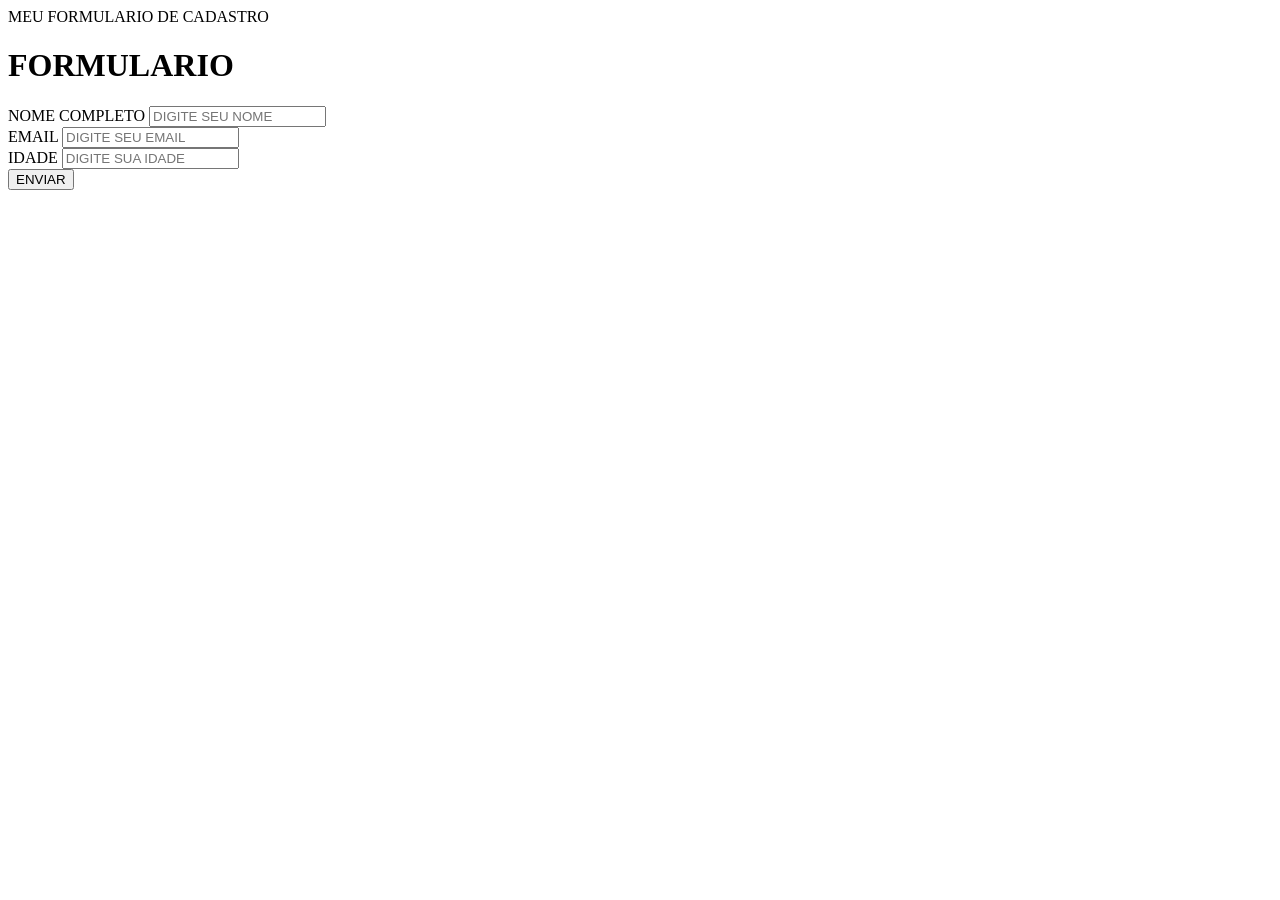
==== aula0110.html @ 42d29570 "aula 0110" ====
<html>
    <head>
        <title>Form</title>
        <link rel="stylesheet" href="AULA0110.CSS">
    </head>
    <body>
        
        <header> MEU FORMULARIO DE CADASTRO</header>


        <h1>FORMULARIO</H1>

        <form action="obrigado.html" method="get">
            <label>NOME COMPLETO</label>
            <input type="text" name="nome" required placeholder="DIGITE SEU NOME" ><br>
            <label>EMAIL</label>
            <input type="email" name="email" required placeholder="DIGITE SEU EMAIL"><br>
            <label>IDADE</label>
            <input type="number" name="idade" required placeholder="DIGITE SUA IDADE"><br>



            <button type="submit" >ENVIAR</button>
        </form>  



    </body>
</html>
---- AULA0110.CSS ----
body{
    blackground-image: url("https://st.depositphotos.com/1897095/1642/i/450/depositphotos_16421123-stock-illustration-blue-grunge-vignette.jpg");
}
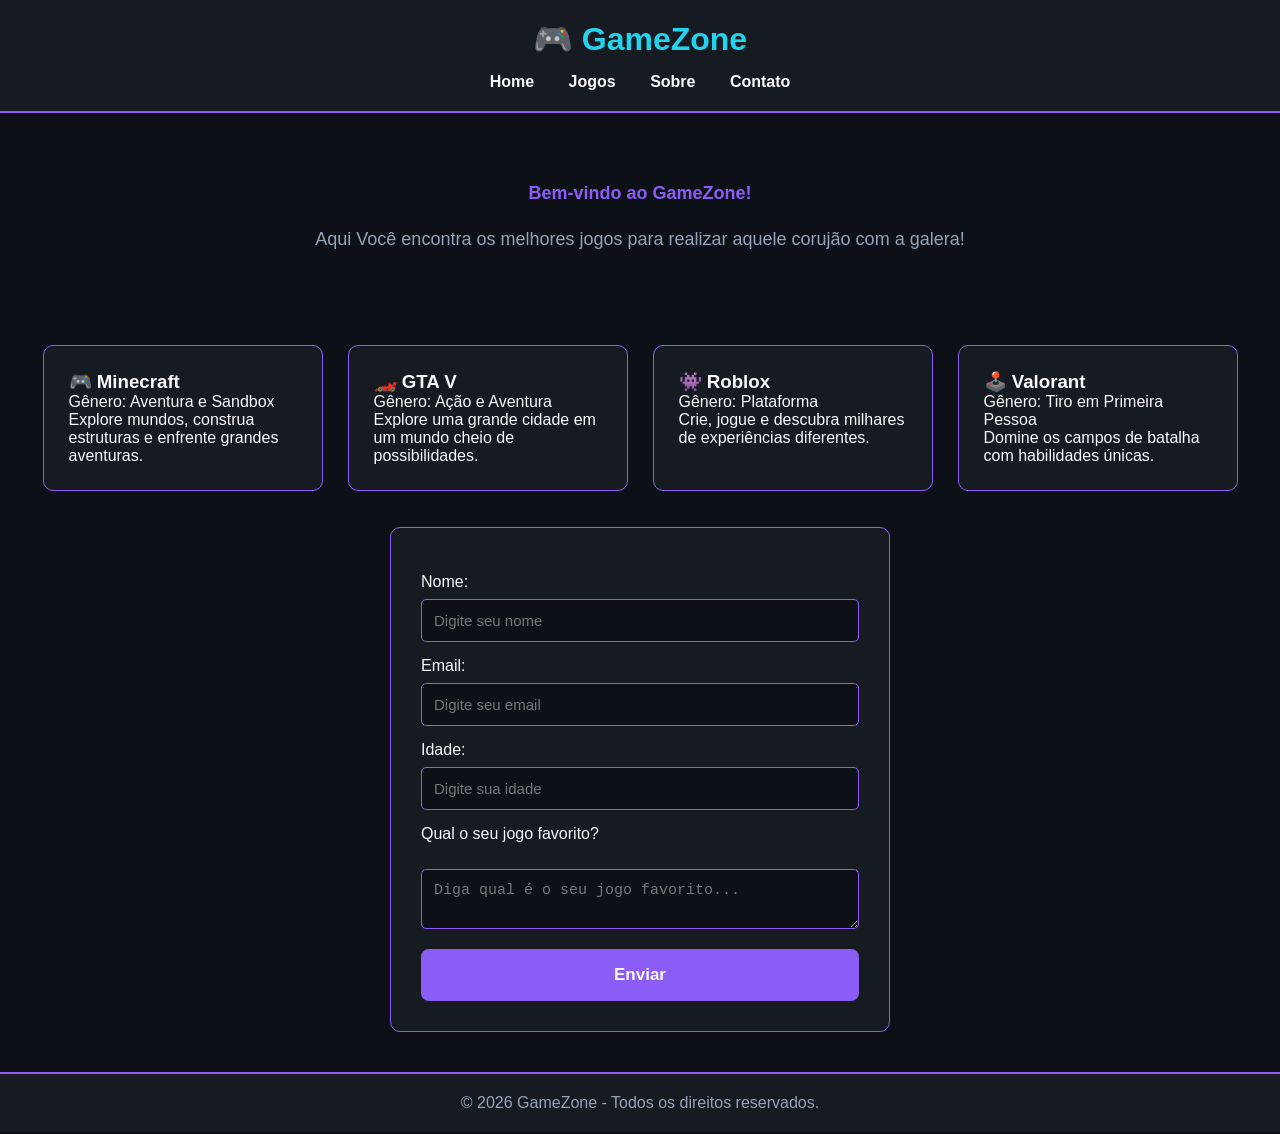
==== commit bcfb330d: "exercicio concluido" ====
--- a/aula0110.html
+++ b/aula0110.html
@@ -1,29 +1,95 @@
 <html>
     <head>
-        <title>Form</title>
+        <title>GameZone</title>
+        
         <link rel="stylesheet" href="AULA0110.CSS">
     </head>
     <body>
+    <header>
+            
+            <h1> 🎮 GameZone</h1> 
+
+            <nav>
+            
+                <a href="#">Home</a>
+                <a href="#">Jogos</a>
+                <a href="#">Sobre</a>
+                <a href="#">Contato</a>
+            </nav>
+            
+
         
-        <header> MEU FORMULARIO DE CADASTRO</header>
+        </header>
+        <main>
+
+            
+            
+            <section class="inicio">
+                <h2> Bem-vindo ao GameZone! </h2>
+                <p>Aqui Você encontra os melhores jogos para realizar aquele corujão com a galera!</p>
+            </section>
+            <div class="cards">
+
+                <article class="card">
+                    <h3>🎮 Minecraft</h3>
+                    <p>Gênero: Aventura e Sandbox</p>
+                    <p>
+                        Explore mundos, construa estruturas
+                        e enfrente grandes aventuras.
+                    </p>
+                </article>
+
+                <article class="card">
+                    <h3>🏎️ GTA V</h3>
+                    <p>Gênero: Ação e Aventura</p>
+                    <p>
+                        Explore uma grande cidade em um
+                        mundo cheio de possibilidades.
+                    </p>
+                </article>
+
+                <article class="card">
+                    <h3>👾 Roblox</h3>
+                    <p>Gênero: Plataforma</p>
+                    <p>
+                        Crie, jogue e descubra milhares
+                        de experiências diferentes.
+                    </p>
+                </article>
+        
+                <article class="card">
+                <h3>🕹️ Valorant</h3>
+                <p>Gênero: Tiro em Primeira Pessoa</p>
+                <p>
+                    Domine os campos de batalha com 
+                    habilidades únicas.
+                </p>
+                </article>
+
+            </div>
+            <br><br>
+
+            <form action="">
+                <label for="nome">Nome:</label> 
+                <input type="text" id="nome" name="nome" required placeholder="Digite seu nome">
+                <label for="email">Email:</label>
+                <input type="email" id="email" name="email" required placeholder="Digite seu email">
+                <label for="mensagem">Idade: </label>
+                <input type="number" name="mensagem" required placeholder="Digite sua idade">
+                <label>Qual o seu jogo favorito? </label><br>
+                <textarea name="comentario" placeholder="Diga qual é o seu jogo favorito..." required></textarea>
+                <button type="submit">Enviar</button>
+            </form>
 
 
-        <h1>FORMULARIO</H1>
+            
+        
+        </main>
+         <footer>
+        <p>© 2026 GameZone - Todos os direitos reservados.</p>
+         </footer>
 
-        <form action="obrigado.html" method="get">
-            <label>NOME COMPLETO</label>
-            <input type="text" name="nome" required placeholder="DIGITE SEU NOME" ><br>
-            <label>EMAIL</label>
-            <input type="email" name="email" required placeholder="DIGITE SEU EMAIL"><br>
-            <label>IDADE</label>
-            <input type="number" name="idade" required placeholder="DIGITE SUA IDADE"><br>
-
-
-
-            <button type="submit" >ENVIAR</button>
-        </form>  
-
-
+    
 
     </body>
 </html>
--- a/AULA0110.CSS
+++ b/AULA0110.CSS
@@ -1,3 +1,143 @@
+*{
+    margin: 0;
+    padding: 0;
+    box-sizing: border-box;
+}
 body{
-    blackground-image: url("https://st.depositphotos.com/1897095/1642/i/450/depositphotos_16421123-stock-illustration-blue-grunge-vignette.jpg");
-}+    background-color: #0d1117;
+    color: #F8FAFC;
+    font-family: Arial, sans-serif;
+
+}
+HEADER{
+    background-color: #161B22;
+    padding: 20px;
+    text-align: center;
+    border-bottom: 2px solid #8B5CF6;
+}
+header h1{
+    color: #22D3EE;
+    margin-bottom: 15px;
+}
+header nav a{
+    color: #F8FAFC;
+    text-decoration: none;
+    margin: 0 15px;
+    font-weight: bold;
+}
+nav a:hover{
+    color:  #22D3EE;
+}
+.inicio{
+    text-align: center;
+    padding: 70px 20px;
+}
+.inicio h2{
+    color:  #8B5CF6;
+    margin-bottom: 25px;
+    font-size: 18px;
+}
+.inicio p{
+    color: #94A3B8;
+    font-size: 18px;
+    margin-bottom: 25px;
+}
+.cards{
+    display: flex;
+    justify-content: center;
+    flex-wrap: wrap;
+    gap: 25px;
+}
+.card {
+    background-color: #161B22;
+    width: 280px;
+    padding: 25px;
+    border-radius: 10px;
+    border: 1px solid #8B5CF6;
+    text-align: left;
+}
+.h2{
+    color: #94A3B8;
+}
+.img-logo{
+width: 25%;
+float: left;
+}
+footer {
+    background-color: #161B22;
+    text-align: center;
+    padding: 20px;
+    margin-top: 40px;
+    border-top: 2px solid #8B5CF6;
+}
+
+footer p {
+    color: #94A3B8;
+}
+form {
+    background-color: #161B22;
+    max-width: 500px;
+    margin: 0 auto;
+    padding: 30px;
+    border-radius: 10px;
+    border: 1px solid #8B5CF6;
+    text-align: left;
+}
+
+form label {
+    display: block;
+    color: #F8FAFC;
+    margin-bottom: 8px;
+    margin-top: 15px;
+}
+
+form input,
+form textarea {
+    width: 100%;
+    padding: 12px;
+    border: 1px solid #8B5CF6;
+    border-radius: 5px;
+    background-color: #0D1117;
+    color: #F8FAFC;
+    font-size: 15px;
+}
+
+form input:focus,
+form textarea:focus {
+    outline: none;
+    border-color: #22D3EE;
+}
+form button {
+    width: 100%;
+    margin-top: 20px;
+    padding: 14px;
+
+    background-color: #8B5CF6;
+    color: #F8FAFC;
+
+    border: 2px solid #8B5CF6;
+    border-radius: 8px;
+
+    font-size: 17px;
+    font-weight: bold;
+
+    cursor: pointer;
+
+    transition: 0.3s;
+}
+
+form button:hover {
+    background-color: #22D3EE;
+    border-color: #22D3EE;
+    color: #0D1117;
+
+    transform: scale(1.03);
+
+    box-shadow: 0 0 15px #22D3EE;
+}
+
+form button:active {
+    transform: scale(0.98);
+}
+
+
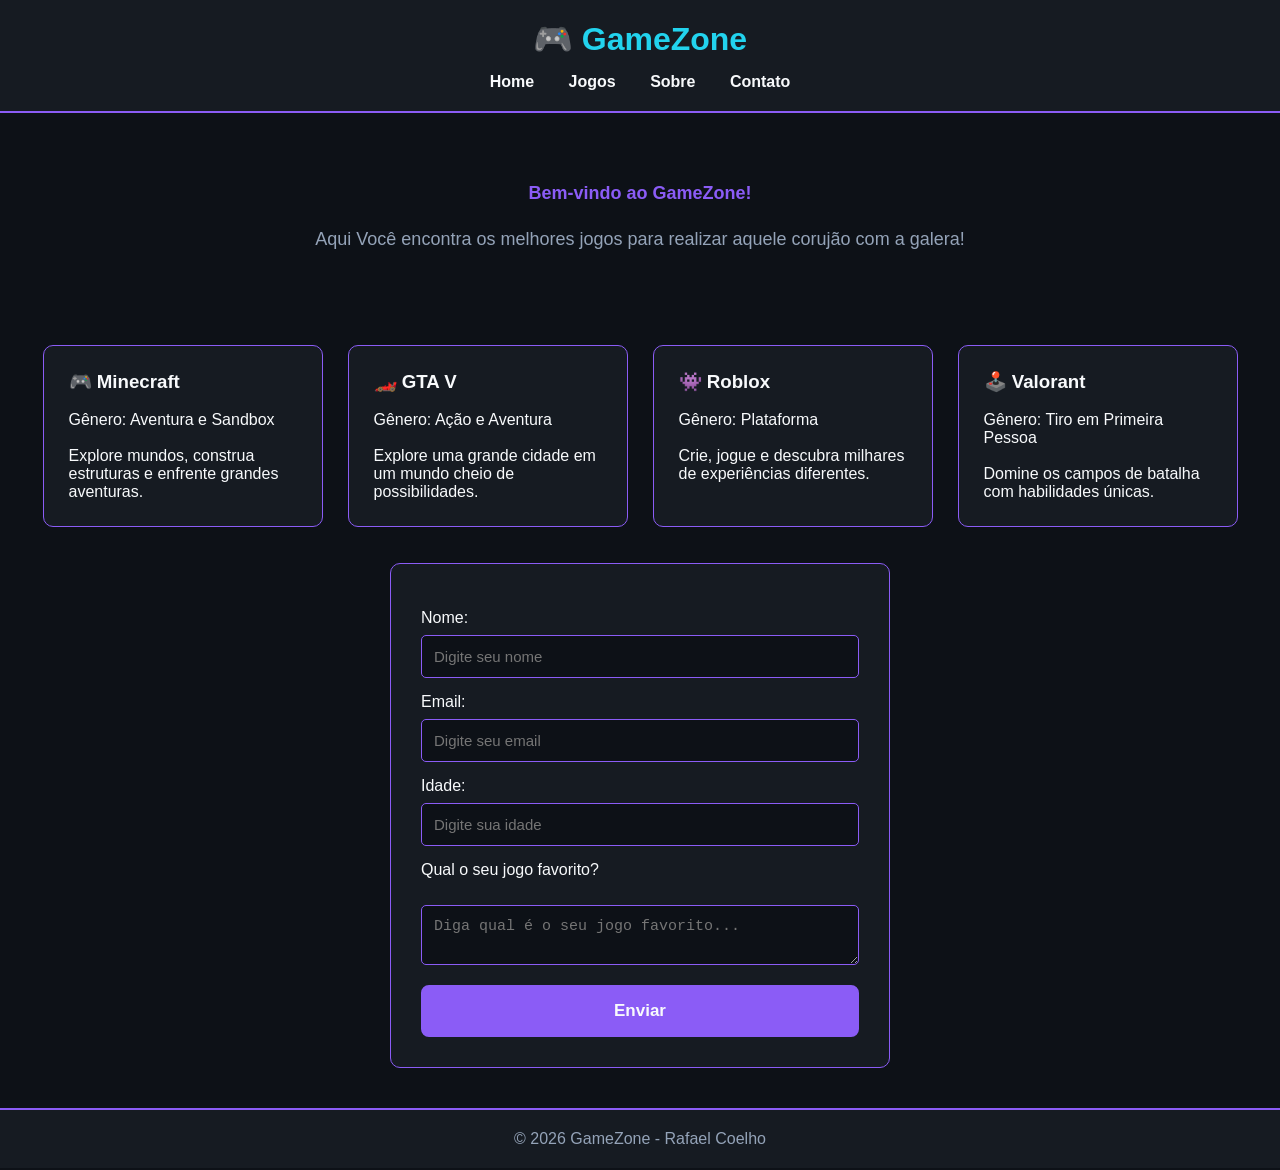
==== commit 7c353b34: "." ====
--- a/aula0110.html
+++ b/aula0110.html
@@ -31,8 +31,8 @@
             <div class="cards">
 
                 <article class="card">
-                    <h3>🎮 Minecraft</h3>
-                    <p>Gênero: Aventura e Sandbox</p>
+                    <h3>🎮 Minecraft</h3><br>
+                    <p>Gênero: Aventura e Sandbox</p><br>
                     <p>
                         Explore mundos, construa estruturas
                         e enfrente grandes aventuras.
@@ -40,8 +40,8 @@
                 </article>
 
                 <article class="card">
-                    <h3>🏎️ GTA V</h3>
-                    <p>Gênero: Ação e Aventura</p>
+                    <h3>🏎️ GTA V</h3><br>
+                    <p>Gênero: Ação e Aventura</p><br>
                     <p>
                         Explore uma grande cidade em um
                         mundo cheio de possibilidades.
@@ -49,8 +49,8 @@
                 </article>
 
                 <article class="card">
-                    <h3>👾 Roblox</h3>
-                    <p>Gênero: Plataforma</p>
+                    <h3>👾 Roblox</h3><br>
+                    <p>Gênero: Plataforma</p><br>
                     <p>
                         Crie, jogue e descubra milhares
                         de experiências diferentes.
@@ -58,8 +58,8 @@
                 </article>
         
                 <article class="card">
-                <h3>🕹️ Valorant</h3>
-                <p>Gênero: Tiro em Primeira Pessoa</p>
+                <h3>🕹️ Valorant</h3><br>
+                <p>Gênero: Tiro em Primeira Pessoa</p><br>
                 <p>
                     Domine os campos de batalha com 
                     habilidades únicas.
@@ -86,7 +86,7 @@
         
         </main>
          <footer>
-        <p>© 2026 GameZone - Todos os direitos reservados.</p>
+        <p>© 2026 GameZone - Rafael Coelho</p>
          </footer>
 
     
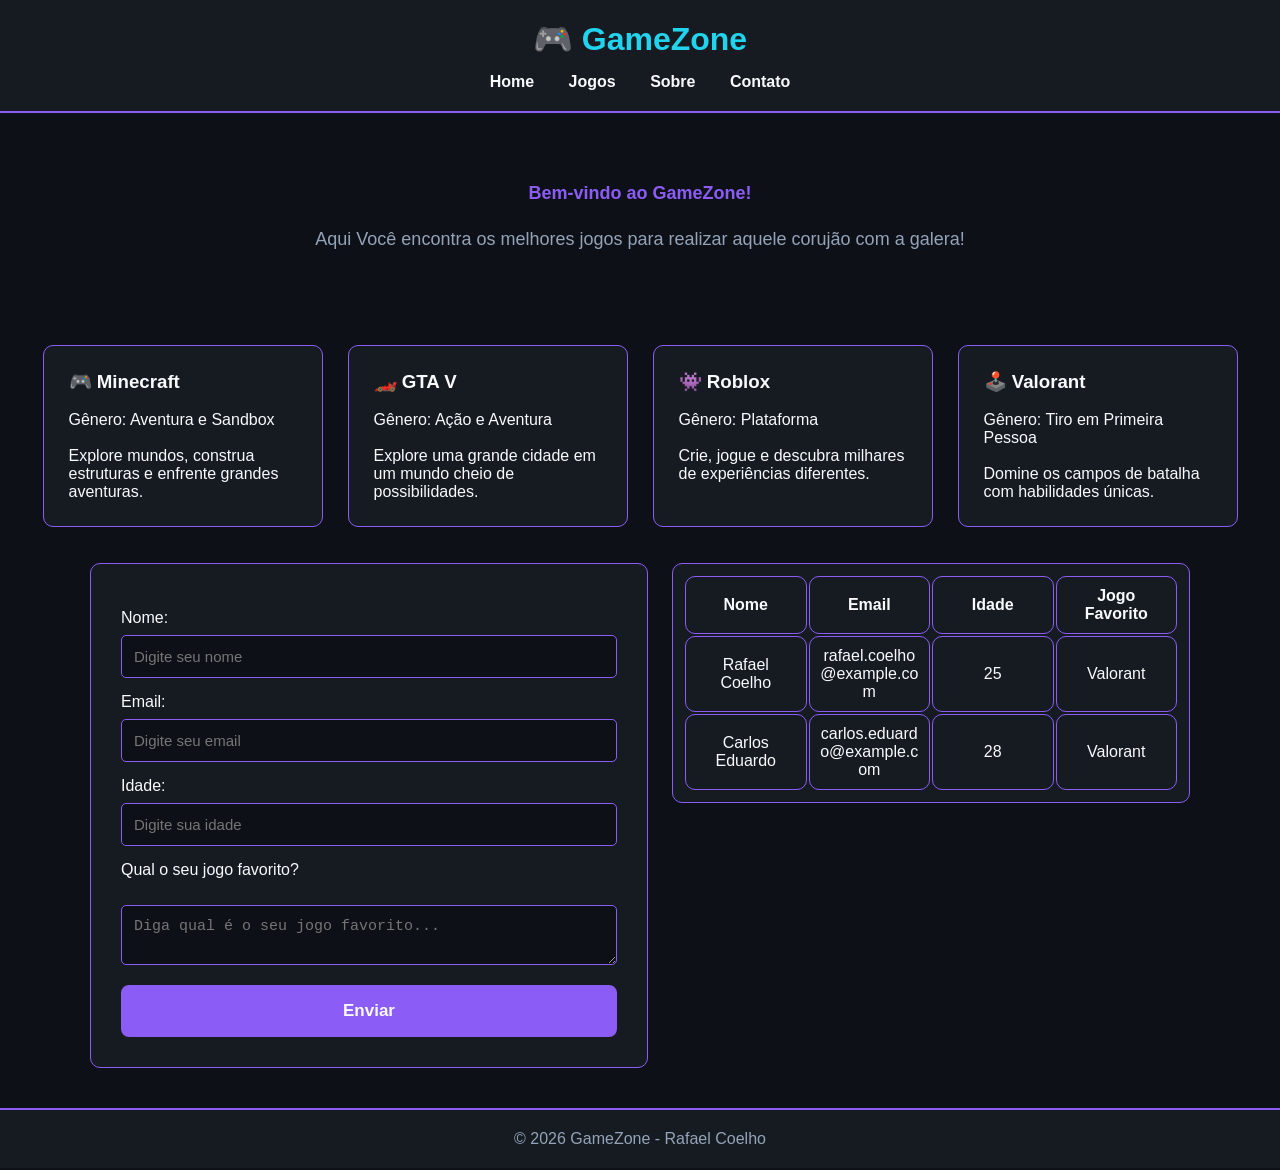
==== commit 910f219c: "feito" ====
--- a/aula0110.html
+++ b/aula0110.html
@@ -69,17 +69,40 @@
             </div>
             <br><br>
 
-            <form action="">
-                <label for="nome">Nome:</label> 
-                <input type="text" id="nome" name="nome" required placeholder="Digite seu nome">
-                <label for="email">Email:</label>
-                <input type="email" id="email" name="email" required placeholder="Digite seu email">
-                <label for="mensagem">Idade: </label>
-                <input type="number" name="mensagem" required placeholder="Digite sua idade">
-                <label>Qual o seu jogo favorito? </label><br>
-                <textarea name="comentario" placeholder="Diga qual é o seu jogo favorito..." required></textarea>
-                <button type="submit">Enviar</button>
-            </form>
+            <div class="form-tabela">
+                <form action="">
+                    <label for="nome">Nome:</label>
+                    <input type="text" id="nome" name="nome" required placeholder="Digite seu nome">
+                    <label for="email">Email:</label>
+                    <input type="email" id="email" name="email" required placeholder="Digite seu email">
+                    <label for="mensagem">Idade: </label>
+                    <input type="number" name="mensagem" required placeholder="Digite sua idade">
+                    <label>Qual o seu jogo favorito? </label><br>
+                    <textarea name="comentario" placeholder="Diga qual é o seu jogo favorito..." required></textarea>
+                    <button type="submit">Enviar</button>
+                </form>
+
+                <table>
+                    <tr>
+                        <th>Nome</th>
+                        <th>Email</th>
+                        <th>Idade</th>
+                        <th>Jogo Favorito</th>
+                    </tr>
+                    <tr>
+                        <td>Rafael Coelho</td>
+                        <td>rafael.coelho@example.com</td>
+                        <td>25</td>
+                        <td>Valorant</td>
+                    </tr>
+                     <tr>
+                        <td>Carlos Eduardo</td>
+                        <td>carlos.eduardo@example.com</td>
+                        <td>28</td>
+                        <td>Valorant</td>
+                    </tr>
+                </table>
+            </div>
 
 
             
--- a/AULA0110.CSS
+++ b/AULA0110.CSS
@@ -140,4 +140,33 @@
     transform: scale(0.98);
 }
 
+table, td, th {
 
+    background-color: #161B22;
+    max-width: 5000px;
+    margin: 20px auto;
+    padding: 10px;
+    border-radius: 10px;
+    border: 1px solid #8B5CF6;
+    text-align: center;
+}
+
+.form-tabela{
+    display: flex;
+    gap: 24px;
+    align-items: flex-start;
+    justify-content: center;
+    width: calc(100% - 40px);
+    max-width: 1100px;
+    margin: 0 auto;
+}
+.form-tabela > form,
+.form-tabela table {
+    flex: 1;
+    width: 50%;
+    min-width: 0;
+    max-width: none;
+    margin: 0;
+    table-layout: fixed;
+    overflow-wrap: anywhere;
+}
